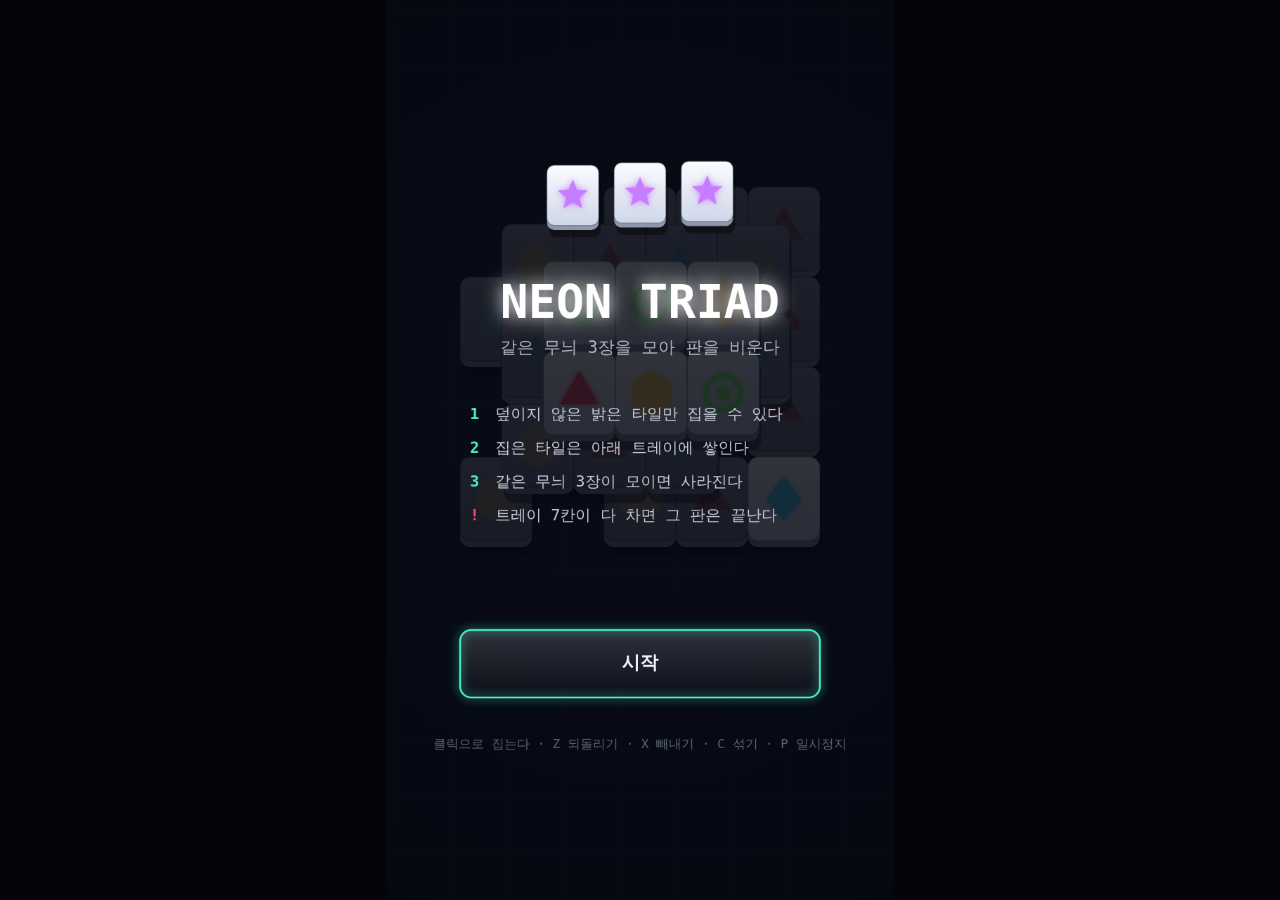
==== triad/index.html @ b0f95639 "3매치 타일 게임 NEON TRIAD 추가 같은 무늬 3장을 모아 판을 비우는 마작 더미형 3매치(셰프양 계열)를 triad/ 아래 자매작으로 넣는다. 코어 모듈(rng·audio" ====
<!DOCTYPE html>
<html lang="ko">
<head>
  <meta charset="utf-8">
  <meta name="viewport" content="width=device-width, initial-scale=1, user-scalable=no, viewport-fit=cover">
  <meta name="theme-color" content="#05060d">
  <title>NEON TRIAD — 3매치</title>
  <link rel="stylesheet" href="style.css">
</head>
<body>
  <div id="stage">
    <canvas id="game" width="720" height="1280"></canvas>
  </div>
  <script type="module" src="src/main.js"></script>
</body>
</html>
---- triad/style.css ----
* { margin: 0; padding: 0; box-sizing: border-box; }

html, body {
  width: 100%;
  height: 100%;
  background: #04040a;
  overflow: hidden;
  font-family: ui-monospace, SFMono-Regular, Menlo, Consolas, monospace;
  touch-action: none;
  -webkit-user-select: none;
  user-select: none;
  overscroll-behavior: none;
}

#stage {
  position: fixed;
  inset: 0;
  display: flex;
  align-items: center;
  justify-content: center;

  /* 세로 모드 노치는 위아래에 온다. 안전 영역을 비켜야 상단 HUD 가 잘리지 않는다. */
  padding:
    env(safe-area-inset-top, 0px)
    env(safe-area-inset-right, 0px)
    env(safe-area-inset-bottom, 0px)
    env(safe-area-inset-left, 0px);
}

/* 논리 해상도 720x1280 을 유지한 채 레터박스 스케일 */
#game {
  display: block;
  max-width: 100%;
  max-height: 100%;
  aspect-ratio: 9 / 16;
  background: #05060d;
  cursor: pointer;

  /* touch-action 은 상속되지 않는다. body 에만 걸면 캔버스는 기본값(auto)이라
     탭이 스크롤/줌 제스처로 해석되어 포인터 이벤트가 취소될 수 있다. */
  touch-action: none;
  -webkit-touch-callout: none;
  -webkit-tap-highlight-color: transparent;
}
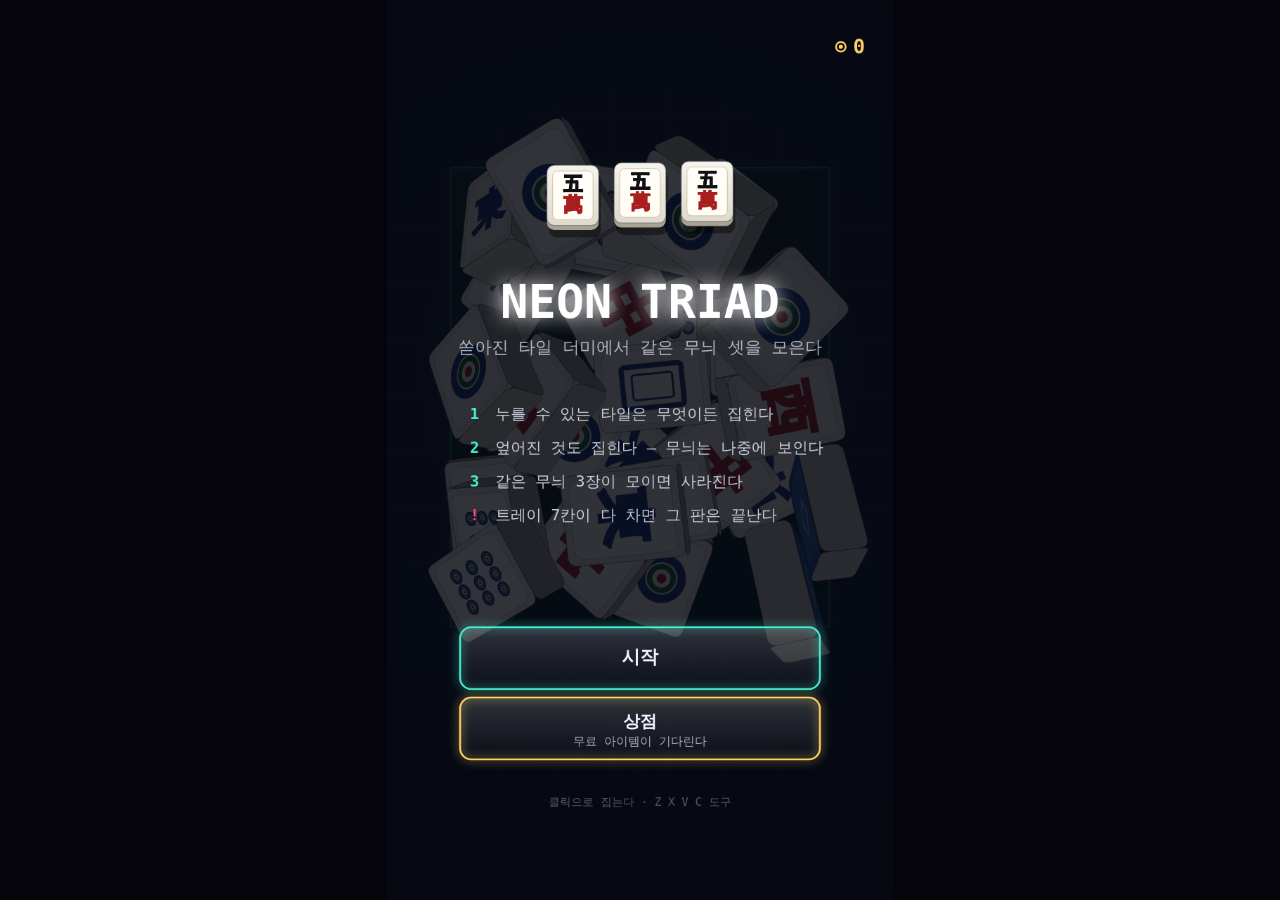
==== commit d6d0212b: "홈 화면 추가(PWA)를 지원한다 manifest.json 과 apple-touch-icon 을 추가해 안드로이드·iOS 모두에서 홈 화면에 추가하면 독립 앱처럼(주소창 없이, 세" ====
--- a/triad/index.html
+++ b/triad/index.html
@@ -6,6 +6,16 @@
   <meta name="theme-color" content="#05060d">
   <title>NEON TRIAD — 3매치</title>
   <link rel="stylesheet" href="style.css">
+
+  <!-- 홈 화면 추가(PWA) — 바이너리 아이콘 파일 없이 인라인 SVG data URI 로 대신한다.
+       manifest.json 안의 아이콘도 같은 SVG를 쓴다. -->
+  <link rel="manifest" href="manifest.json">
+  <link rel="icon" type="image/svg+xml" href="[data-uri]">
+  <link rel="apple-touch-icon" href="[data-uri]">
+  <meta name="mobile-web-app-capable" content="yes">
+  <meta name="apple-mobile-web-app-capable" content="yes">
+  <meta name="apple-mobile-web-app-status-bar-style" content="black-translucent">
+  <meta name="apple-mobile-web-app-title" content="NEON TRIAD">
 </head>
 <body>
   <div id="stage">
